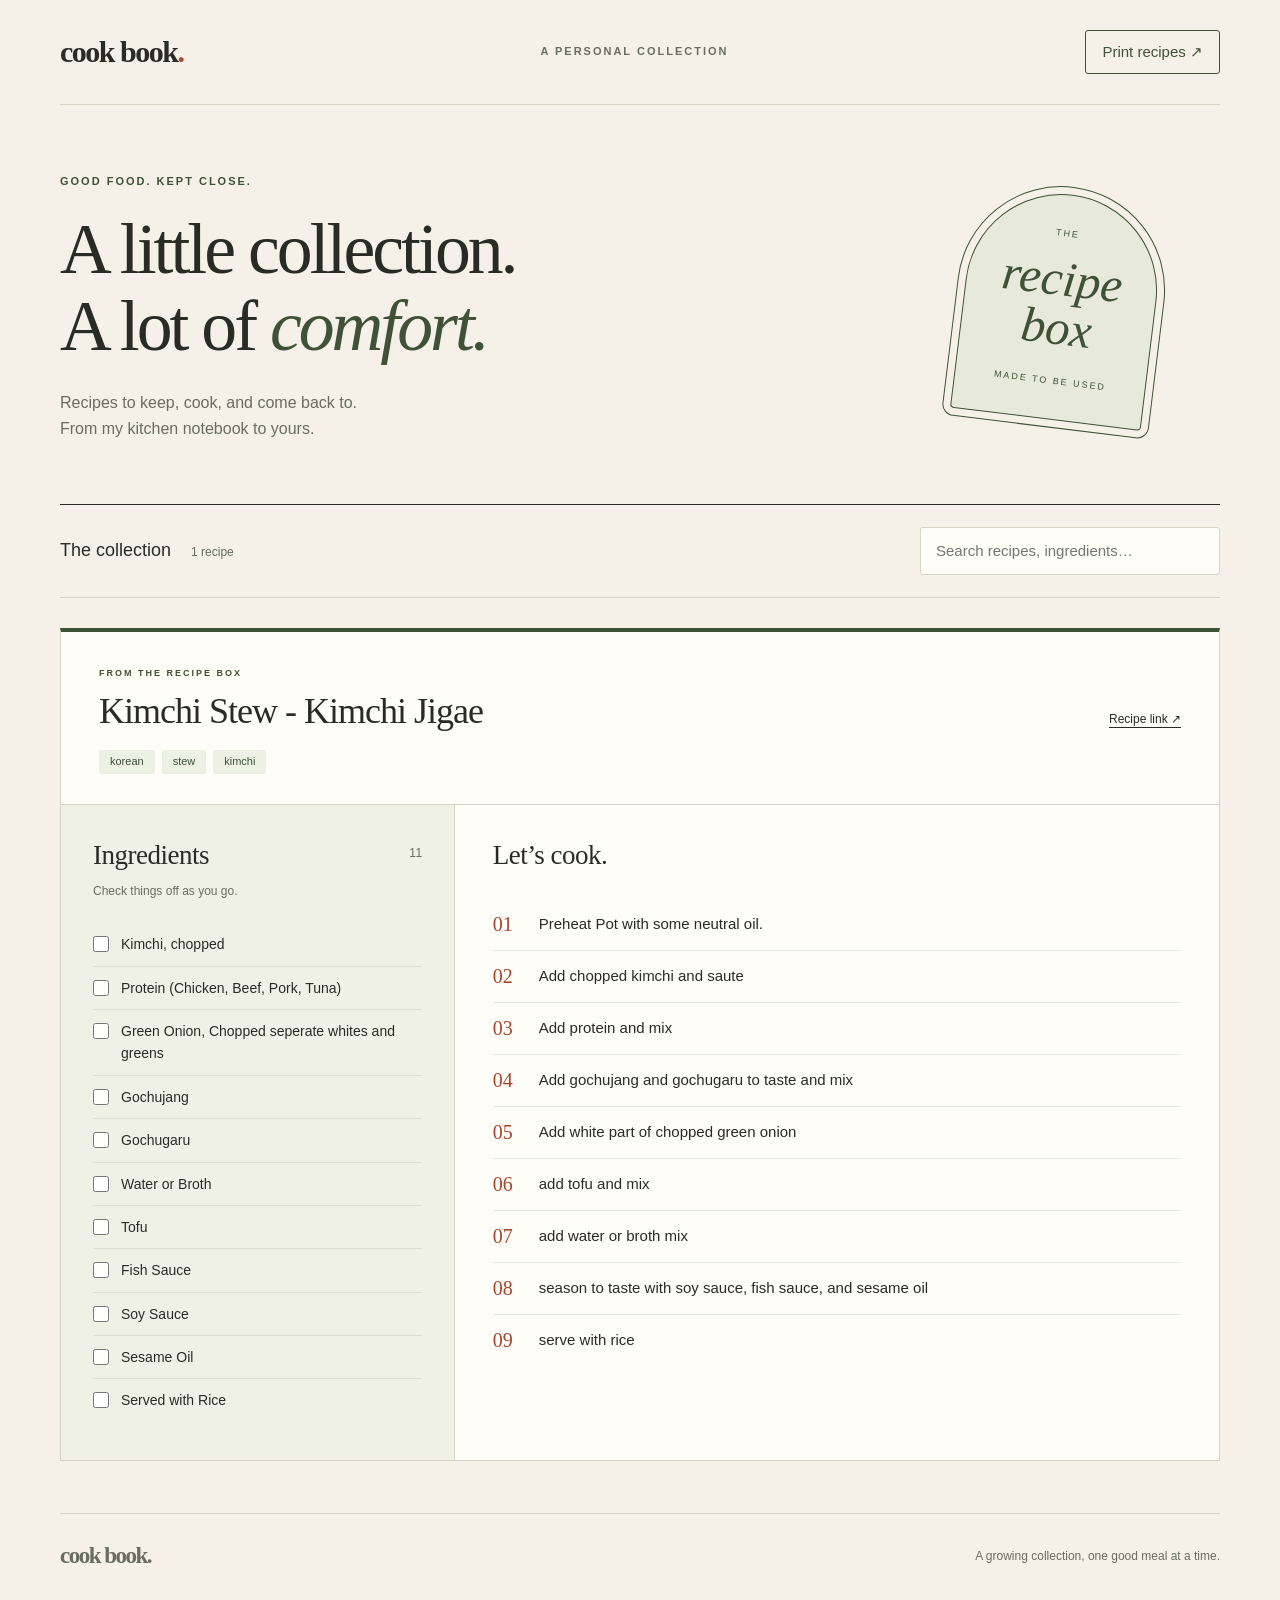
==== index.html @ 994f240f "Add searchable cookbook page and kimchi stew recipe" ====
<!doctype html>
<html lang="en">
  <head>
    <meta charset="utf-8" />
    <meta name="viewport" content="width=device-width, initial-scale=1" />
    <meta
      name="description"
      content="A personal cookbook. Recipes to keep, cook, and come back to."
    />
    <title>The recipe box · Cook Book</title>
    <link rel="stylesheet" href="web/styles.css" />
    <script src="web/app.js" defer></script>
  </head>
  <body>
    <a class="skip" href="#recipes">Skip to recipes</a>
    <header class="masthead">
      <a href="./" class="brand">cook book<span class="brand-dot">.</span></a
      ><span class="masthead-note">A PERSONAL COLLECTION</span
      ><button id="print" type="button" hidden>Print recipes ↗</button>
    </header>
    <main>
      <section class="intro" aria-labelledby="page-title">
        <div>
          <p class="eyebrow">GOOD FOOD. KEPT CLOSE.</p>
          <h1 id="page-title">
            A little collection.<br />A lot of <em>comfort.</em>
          </h1>
          <p class="intro-copy">
            Recipes to keep, cook, and come back to.<br />From my kitchen
            notebook to yours.
          </p>
        </div>
        <div class="book-mark" aria-hidden="true">
          <span>THE</span><strong>recipe<br />box</strong
          ><span>MADE TO BE USED</span>
        </div>
      </section>
      <section aria-label="Recipe collection">
        <div class="collection-bar">
          <div class="collection-title">
            The collection
            <span id="count" role="status">1 recipe(s)</span>
          </div>
          <div id="search-controls" hidden>
            <label class="sr-only" for="search"
              >Search recipes, ingredients, or tags</label
            ><input
              id="search"
              type="search"
              placeholder="Search recipes, ingredients…"
              autocomplete="off"
            />
          </div>
        </div>
        <div id="recipes"><article class="recipe" id="Kimchi%20Stew%20%20-%20Kimchi%20Jigae" data-search="kimchi stew  - kimchi jigae korean stew kimchi kimchi, chopped protein (chicken, beef, pork, tuna) green onion, chopped seperate whites and greens gochujang gochugaru water or broth tofu fish sauce soy sauce sesame oil served with rice">
      <header class="recipe-header"><div><p class="eyebrow">FROM THE RECIPE BOX</p><h2>Kimchi Stew  - Kimchi Jigae</h2><div class="tags"><span class="tag">korean</span><span class="tag">stew</span><span class="tag">kimchi</span></div></div>
      <a class="permalink" href="#Kimchi%20Stew%20%20-%20Kimchi%20Jigae" aria-label="Link to Kimchi Stew  - Kimchi Jigae">Recipe link ↗</a></header>
      <div class="recipe-body"><section class="ingredients"><h3>Ingredients <span>11</span></h3><p class="hint">Check things off as you go.</p><ul><li><label><input type="checkbox"><span>Kimchi, chopped</span></label></li><li><label><input type="checkbox"><span>Protein (Chicken, Beef, Pork, Tuna)</span></label></li><li><label><input type="checkbox"><span>Green Onion, Chopped seperate whites and greens</span></label></li><li><label><input type="checkbox"><span>Gochujang</span></label></li><li><label><input type="checkbox"><span>Gochugaru</span></label></li><li><label><input type="checkbox"><span>Water or Broth</span></label></li><li><label><input type="checkbox"><span>Tofu</span></label></li><li><label><input type="checkbox"><span>Fish Sauce</span></label></li><li><label><input type="checkbox"><span>Soy Sauce</span></label></li><li><label><input type="checkbox"><span>Sesame Oil</span></label></li><li><label><input type="checkbox"><span>Served with Rice</span></label></li></ul></section>
      <section class="method"><h3>Let’s cook.</h3><ol><li>Preheat Pot with some neutral oil.</li><li>Add chopped kimchi and saute</li><li>Add protein and mix</li><li>Add gochujang and gochugaru to taste and mix</li><li>Add white part of chopped green onion</li><li>add tofu and mix</li><li>add water or broth mix</li><li>season to taste with soy sauce, fish sauce, and sesame oil</li><li>serve with rice</li></ol></section></div></article></div>
        <div id="empty" class="empty" hidden>
          <h2>Nothing in the box just yet.</h2>
          <p>Try another recipe, ingredient, or tag.</p>
          <button id="clear" type="button">Clear search</button>
        </div>
      </section>
    </main>
    <footer>
      <span class="brand">cook book.</span
      ><span>A growing collection, one good meal at a time.</span>
    </footer>
  </body>
</html>
---- web/styles.css ----
@charset "UTF-8";
:root {
  --paper: #f5f1e8;
  --ink: #292c24;
  --muted: #696d60;
  --line: #d5d5c6;
  --green: #3f5136;
  --red: #aa452e;
  --white: #fffdf7;
}
* {
  box-sizing: border-box;
}
html {
  scroll-behavior: smooth;
}
body {
  margin: 0;
  background: var(--paper);
  color: var(--ink);
  font-family: "Avenir Next", Avenir, "Trebuchet MS", sans-serif;
  font-size: 15px;
  line-height: 1.6;
}
button,
input {
  font: inherit;
}
button,
a,
input {
  -webkit-tap-highlight-color: transparent;
}
a {
  color: inherit;
}
button {
  cursor: pointer;
  color: var(--green);
  background: transparent;
  border: 1px solid var(--green);
  padding: 9px 16px;
  border-radius: 3px;
}
button:hover {
  background: var(--green);
  color: var(--white);
}
:focus-visible {
  outline: 3px solid var(--red);
  outline-offset: 5px;
}
[hidden] {
  display: none !important;
}
.masthead,
main,
footer {
  width: min(1160px, calc(100% - 96px));
  margin: auto;
}
.masthead {
  min-height: 105px;
  display: flex;
  align-items: center;
  justify-content: space-between;
  gap: 20px;
  border-bottom: 1px solid var(--line);
}
.brand {
  font-family: Georgia, serif;
  font-size: 30px;
  font-weight: bold;
  letter-spacing: -1.5px;
  text-decoration: none;
}
.brand-dot {
  color: var(--red);
}
.masthead-note,
.eyebrow {
  font-size: 11px;
  font-weight: 600;
  letter-spacing: 2px;
}
.masthead-note {
  color: var(--muted);
}
.intro {
  display: flex;
  align-items: center;
  justify-content: space-between;
  gap: 40px;
  padding: 68px 0 62px;
}
.eyebrow {
  color: var(--green);
  margin: 0 0 20px;
}
h1,
h2,
h3 {
  font-family: Georgia, "Times New Roman", serif;
  font-weight: normal;
}
h1 {
  font-size: clamp(44px, 5.6vw, 72px);
  line-height: 1.08;
  letter-spacing: -3px;
  margin: 0 0 25px;
}
h1 em {
  color: var(--green);
}
.intro-copy {
  color: var(--muted);
  margin: 0;
  font-size: 16px;
}
.book-mark {
  margin-right: 65px;
  width: 192px;
  height: 226px;
  border: 1px solid var(--green);
  outline: 1px solid var(--green);
  outline-offset: 7px;
  border-radius: 100px 100px 4px 4px;
  display: flex;
  flex-direction: column;
  align-items: center;
  justify-content: center;
  color: var(--green);
  transform: rotate(7deg);
  background: #e7e9da;
}
.book-mark span {
  font-size: 9px;
  letter-spacing: 2px;
}
.book-mark strong {
  font-family: Georgia, serif;
  font-weight: normal;
  font-style: italic;
  font-size: 49px;
  line-height: 0.98;
  text-align: center;
  margin: 15px 0 22px;
}
.collection-bar {
  border-top: 1px solid var(--ink);
  border-bottom: 1px solid var(--line);
  padding: 22px 0;
  display: flex;
  align-items: center;
  justify-content: space-between;
  gap: 20px;
}
.collection-title {
  font-size: 18px;
}
.collection-title span {
  margin-left: 15px;
  font-size: 12px;
  color: var(--muted);
}
input[type="search"] {
  width: 300px;
  border: 1px solid var(--line);
  background: var(--white);
  border-radius: 3px;
  padding: 11px 15px;
  color: var(--ink);
}
.recipe {
  margin: 30px 0 52px;
  background: var(--white);
  border: 1px solid var(--line);
  border-top: 4px solid var(--green);
  scroll-margin-top: 20px;
}
.recipe-header {
  padding: 34px 38px 30px;
  display: flex;
  justify-content: space-between;
  align-items: center;
  gap: 24px;
  border-bottom: 1px solid var(--line);
}
.recipe-header .eyebrow {
  font-size: 9px;
  margin-bottom: 10px;
}
h2 {
  font-size: 36px;
  line-height: 1.2;
  letter-spacing: -1px;
  margin: 0 0 17px;
}
.tags {
  display: flex;
  flex-wrap: wrap;
  gap: 7px;
}
.tag {
  font-size: 11px;
  color: var(--green);
  background: #edf0e5;
  padding: 3px 11px;
  border-radius: 2px;
}
.permalink {
  flex-shrink: 0;
  font-size: 12px;
  text-underline-offset: 4px;
}
.recipe-body {
  display: grid;
  grid-template-columns: 34% 1fr;
}
h3 {
  font-size: 27px;
  letter-spacing: -0.5px;
  margin: 0 0 5px;
}
h3 span {
  font-family: "Avenir Next", sans-serif;
  font-size: 12px;
  color: var(--muted);
  float: right;
  padding-top: 10px;
}
.ingredients {
  padding: 29px 32px 38px;
  background: #f0f1e6;
  border-right: 1px solid var(--line);
}
.hint {
  margin: 0 0 22px;
  font-size: 12px;
  color: var(--muted);
}
.ingredients ul {
  list-style: none;
  margin: 0;
  padding: 0;
}
.ingredients li + li {
  border-top: 1px solid #dcdfd1;
}
.ingredients label {
  display: flex;
  align-items: baseline;
  gap: 12px;
  padding: 10px 0;
  cursor: pointer;
  font-size: 14px;
}
.ingredients input {
  accent-color: var(--green);
  flex-shrink: 0;
  width: 16px;
  height: 16px;
  margin: 0;
  position: relative;
  top: 3px;
}
.ingredients input:checked + span {
  text-decoration: line-through;
  color: var(--muted);
}
.method {
  padding: 29px 38px 38px;
}
.method ol {
  list-style: none;
  counter-reset: step;
  padding: 0;
  margin: 22px 0 0;
}
.method li {
  counter-increment: step;
  display: flex;
  gap: 20px;
  padding: 13px 0;
  border-bottom: 1px solid #e8e7df;
}
.method li:last-child {
  border: 0;
}
.method li:before {
  content: counter(step, decimal-leading-zero);
  font-family: Georgia, serif;
  color: var(--red);
  font-size: 20px;
  min-width: 26px;
  line-height: 1.25;
}
.empty {
  padding: 70px 20px;
  text-align: center;
}
.empty h2 {
  font-size: 30px;
}
footer {
  border-top: 1px solid var(--line);
  display: flex;
  justify-content: space-between;
  align-items: center;
  padding: 24px 0 36px;
  color: var(--muted);
  gap: 24px;
}
footer .brand {
  font-size: 23px;
}
footer > span:last-child {
  font-size: 12px;
}
.sr-only,
.skip:not(:focus) {
  position: absolute;
  width: 1px;
  height: 1px;
  overflow: hidden;
  clip-path: inset(50%);
}
.skip:focus {
  position: absolute;
  top: 10px;
  left: 10px;
  background: var(--white);
  padding: 10px;
  z-index: 2;
}
@media (max-width: 760px) {
  .masthead,
  main,
  footer {
    width: calc(100% - 36px);
  }
  .masthead {
    min-height: 80px;
  }
  .masthead-note {
    display: none;
  }
  .brand {
    font-size: 26px;
  }
  .intro {
    padding: 44px 0;
    gap: 20px;
  }
  h1 {
    letter-spacing: -2px;
  }
  .book-mark {
    width: 115px;
    height: 155px;
    margin-right: 9px;
    flex-shrink: 0;
  }
  .book-mark strong {
    font-size: 33px;
    margin: 12px 0;
  }
  .book-mark span {
    font-size: 7px;
    letter-spacing: 1px;
  }
  .intro-copy {
    font-size: 14px;
  }
  .collection-bar {
    align-items: stretch;
    flex-direction: column;
    gap: 12px;
  }
  input[type="search"] {
    width: 100%;
  }
  .recipe-header {
    padding: 25px 22px;
    align-items: flex-start;
    flex-direction: column;
    gap: 18px;
  }
  h2 {
    font-size: 29px;
  }
  .recipe-body {
    grid-template-columns: 1fr;
  }
  .ingredients {
    border-right: 0;
    border-bottom: 1px solid var(--line);
    padding: 25px 22px;
  }
  .method {
    padding: 25px 22px;
  }
  .recipe {
    margin-top: 22px;
  }
  footer {
    align-items: flex-start;
  }
  footer > span:last-child {
    max-width: 185px;
    text-align: right;
  }
}
@media (max-width: 420px) {
  .book-mark {
    display: none;
  }
  h1 {
    font-size: 46px;
  }
}
@media (prefers-reduced-motion: reduce) {
  html {
    scroll-behavior: auto;
  }
}
@media print {
  body {
    background: white;
    font-size: 12px;
  }
  .masthead,
  .intro,
  .collection-bar,
  footer,
  .permalink,
  .hint,
  .skip {
    display: none !important;
  }
  main {
    width: 100%;
  }
  .recipe {
    margin: 0 0 30px;
    break-after: page;
    border: 0;
  }
  .recipe-header {
    padding: 0 0 20px;
  }
  .recipe-body {
    grid-template-columns: 32% 1fr;
  }
  .ingredients,
  .method {
    padding: 20px;
    background: white;
  }
  .ingredients {
    padding-left: 0;
  }
  .ingredients input:checked + span {
    text-decoration: none;
    color: var(--ink);
  }
  .method li,
  .ingredients li {
    break-inside: avoid;
  }
  h2 {
    font-size: 28px;
  }
}
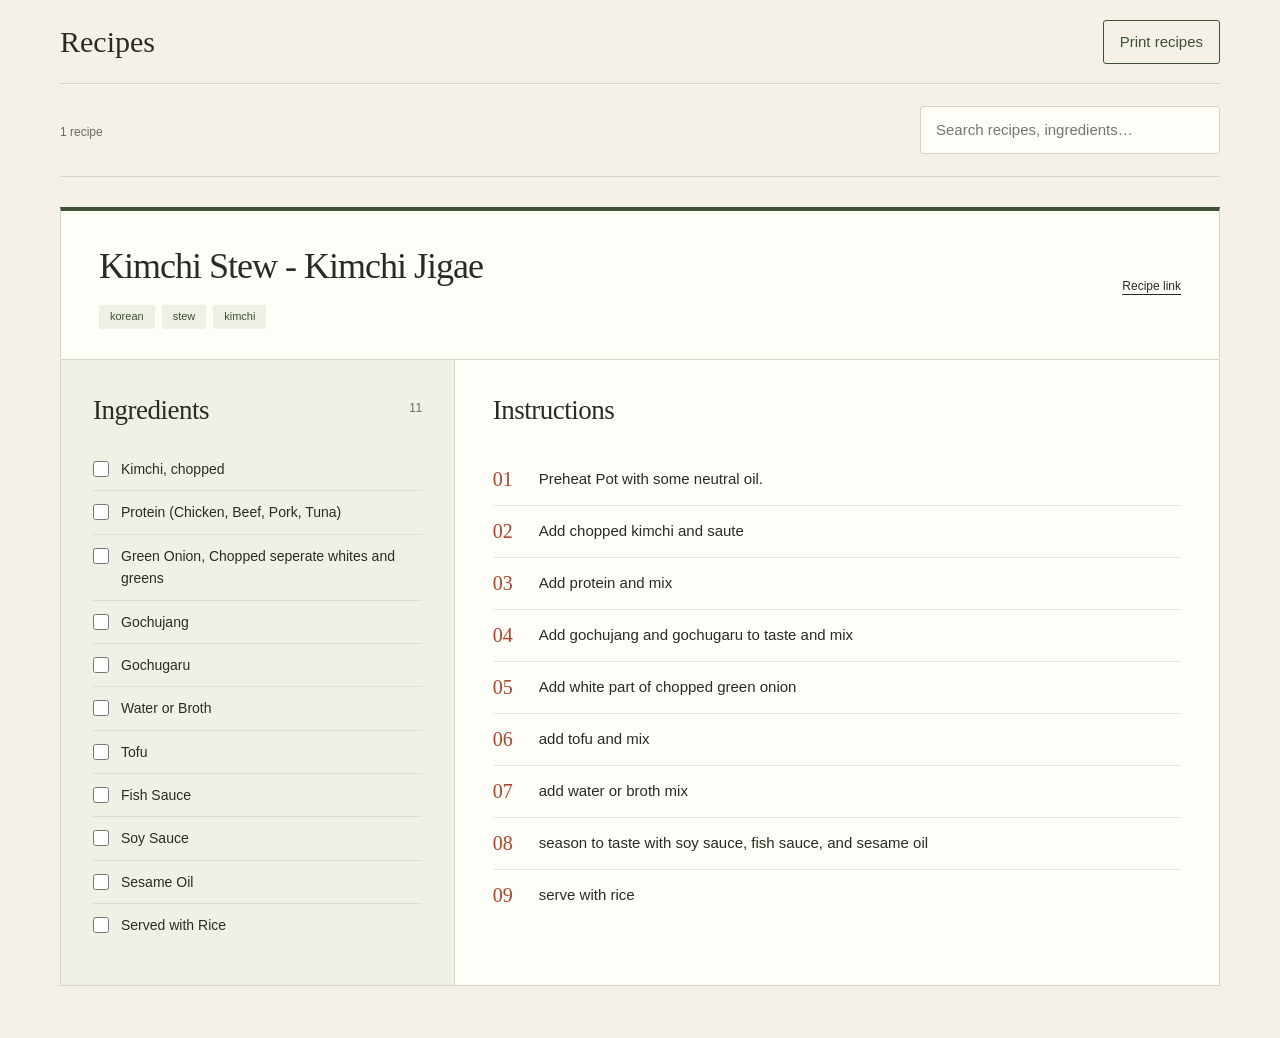
==== commit 1bfaecdf: "Remove decorative content from recipe page" ====
--- a/index.html
+++ b/index.html
@@ -3,42 +3,21 @@
   <head>
     <meta charset="utf-8" />
     <meta name="viewport" content="width=device-width, initial-scale=1" />
-    <meta
-      name="description"
-      content="A personal cookbook. Recipes to keep, cook, and come back to."
-    />
-    <title>The recipe box · Cook Book</title>
+    <meta name="description" content="Browse and search recipes." />
+    <title>Recipes</title>
     <link rel="stylesheet" href="web/styles.css" />
     <script src="web/app.js" defer></script>
   </head>
   <body>
     <a class="skip" href="#recipes">Skip to recipes</a>
-    <header class="masthead">
-      <a href="./" class="brand">cook book<span class="brand-dot">.</span></a
-      ><span class="masthead-note">A PERSONAL COLLECTION</span
-      ><button id="print" type="button" hidden>Print recipes ↗</button>
-    </header>
     <main>
-      <section class="intro" aria-labelledby="page-title">
-        <div>
-          <p class="eyebrow">GOOD FOOD. KEPT CLOSE.</p>
-          <h1 id="page-title">
-            A little collection.<br />A lot of <em>comfort.</em>
-          </h1>
-          <p class="intro-copy">
-            Recipes to keep, cook, and come back to.<br />From my kitchen
-            notebook to yours.
-          </p>
-        </div>
-        <div class="book-mark" aria-hidden="true">
-          <span>THE</span><strong>recipe<br />box</strong
-          ><span>MADE TO BE USED</span>
-        </div>
-      </section>
+      <header class="masthead">
+        <h1>Recipes</h1>
+        <button id="print" type="button" hidden>Print recipes</button>
+      </header>
       <section aria-label="Recipe collection">
         <div class="collection-bar">
           <div class="collection-title">
-            The collection
             <span id="count" role="status">1 recipe(s)</span>
           </div>
           <div id="search-controls" hidden>
@@ -53,20 +32,15 @@
           </div>
         </div>
         <div id="recipes"><article class="recipe" id="Kimchi%20Stew%20%20-%20Kimchi%20Jigae" data-search="kimchi stew  - kimchi jigae korean stew kimchi kimchi, chopped protein (chicken, beef, pork, tuna) green onion, chopped seperate whites and greens gochujang gochugaru water or broth tofu fish sauce soy sauce sesame oil served with rice">
-      <header class="recipe-header"><div><p class="eyebrow">FROM THE RECIPE BOX</p><h2>Kimchi Stew  - Kimchi Jigae</h2><div class="tags"><span class="tag">korean</span><span class="tag">stew</span><span class="tag">kimchi</span></div></div>
-      <a class="permalink" href="#Kimchi%20Stew%20%20-%20Kimchi%20Jigae" aria-label="Link to Kimchi Stew  - Kimchi Jigae">Recipe link ↗</a></header>
-      <div class="recipe-body"><section class="ingredients"><h3>Ingredients <span>11</span></h3><p class="hint">Check things off as you go.</p><ul><li><label><input type="checkbox"><span>Kimchi, chopped</span></label></li><li><label><input type="checkbox"><span>Protein (Chicken, Beef, Pork, Tuna)</span></label></li><li><label><input type="checkbox"><span>Green Onion, Chopped seperate whites and greens</span></label></li><li><label><input type="checkbox"><span>Gochujang</span></label></li><li><label><input type="checkbox"><span>Gochugaru</span></label></li><li><label><input type="checkbox"><span>Water or Broth</span></label></li><li><label><input type="checkbox"><span>Tofu</span></label></li><li><label><input type="checkbox"><span>Fish Sauce</span></label></li><li><label><input type="checkbox"><span>Soy Sauce</span></label></li><li><label><input type="checkbox"><span>Sesame Oil</span></label></li><li><label><input type="checkbox"><span>Served with Rice</span></label></li></ul></section>
-      <section class="method"><h3>Let’s cook.</h3><ol><li>Preheat Pot with some neutral oil.</li><li>Add chopped kimchi and saute</li><li>Add protein and mix</li><li>Add gochujang and gochugaru to taste and mix</li><li>Add white part of chopped green onion</li><li>add tofu and mix</li><li>add water or broth mix</li><li>season to taste with soy sauce, fish sauce, and sesame oil</li><li>serve with rice</li></ol></section></div></article></div>
+      <header class="recipe-header"><div><h2>Kimchi Stew  - Kimchi Jigae</h2><div class="tags"><span class="tag">korean</span><span class="tag">stew</span><span class="tag">kimchi</span></div></div>
+      <a class="permalink" href="#Kimchi%20Stew%20%20-%20Kimchi%20Jigae" aria-label="Link to Kimchi Stew  - Kimchi Jigae">Recipe link</a></header>
+      <div class="recipe-body"><section class="ingredients"><h3>Ingredients <span>11</span></h3><ul><li><label><input type="checkbox"><span>Kimchi, chopped</span></label></li><li><label><input type="checkbox"><span>Protein (Chicken, Beef, Pork, Tuna)</span></label></li><li><label><input type="checkbox"><span>Green Onion, Chopped seperate whites and greens</span></label></li><li><label><input type="checkbox"><span>Gochujang</span></label></li><li><label><input type="checkbox"><span>Gochugaru</span></label></li><li><label><input type="checkbox"><span>Water or Broth</span></label></li><li><label><input type="checkbox"><span>Tofu</span></label></li><li><label><input type="checkbox"><span>Fish Sauce</span></label></li><li><label><input type="checkbox"><span>Soy Sauce</span></label></li><li><label><input type="checkbox"><span>Sesame Oil</span></label></li><li><label><input type="checkbox"><span>Served with Rice</span></label></li></ul></section>
+      <section class="method"><h3>Instructions</h3><ol><li>Preheat Pot with some neutral oil.</li><li>Add chopped kimchi and saute</li><li>Add protein and mix</li><li>Add gochujang and gochugaru to taste and mix</li><li>Add white part of chopped green onion</li><li>add tofu and mix</li><li>add water or broth mix</li><li>season to taste with soy sauce, fish sauce, and sesame oil</li><li>serve with rice</li></ol></section></div></article></div>
         <div id="empty" class="empty" hidden>
-          <h2>Nothing in the box just yet.</h2>
-          <p>Try another recipe, ingredient, or tag.</p>
+          <h2>No recipes found.</h2>
           <button id="clear" type="button">Clear search</button>
         </div>
       </section>
     </main>
-    <footer>
-      <span class="brand">cook book.</span
-      ><span>A growing collection, one good meal at a time.</span>
-    </footer>
   </body>
 </html>
--- a/web/styles.css
+++ b/web/styles.css
@@ -53,49 +53,17 @@
 [hidden] {
   display: none !important;
 }
-.masthead,
-main,
-footer {
+main {
   width: min(1160px, calc(100% - 96px));
   margin: auto;
 }
 .masthead {
-  min-height: 105px;
+  min-height: 84px;
   display: flex;
   align-items: center;
   justify-content: space-between;
   gap: 20px;
   border-bottom: 1px solid var(--line);
-}
-.brand {
-  font-family: Georgia, serif;
-  font-size: 30px;
-  font-weight: bold;
-  letter-spacing: -1.5px;
-  text-decoration: none;
-}
-.brand-dot {
-  color: var(--red);
-}
-.masthead-note,
-.eyebrow {
-  font-size: 11px;
-  font-weight: 600;
-  letter-spacing: 2px;
-}
-.masthead-note {
-  color: var(--muted);
-}
-.intro {
-  display: flex;
-  align-items: center;
-  justify-content: space-between;
-  gap: 40px;
-  padding: 68px 0 62px;
-}
-.eyebrow {
-  color: var(--green);
-  margin: 0 0 20px;
 }
 h1,
 h2,
@@ -104,50 +72,14 @@
   font-weight: normal;
 }
 h1 {
-  font-size: clamp(44px, 5.6vw, 72px);
-  line-height: 1.08;
-  letter-spacing: -3px;
-  margin: 0 0 25px;
+  font-size: 30px;
+  line-height: 1.2;
+  margin: 0;
 }
 h1 em {
   color: var(--green);
 }
-.intro-copy {
-  color: var(--muted);
-  margin: 0;
-  font-size: 16px;
-}
-.book-mark {
-  margin-right: 65px;
-  width: 192px;
-  height: 226px;
-  border: 1px solid var(--green);
-  outline: 1px solid var(--green);
-  outline-offset: 7px;
-  border-radius: 100px 100px 4px 4px;
-  display: flex;
-  flex-direction: column;
-  align-items: center;
-  justify-content: center;
-  color: var(--green);
-  transform: rotate(7deg);
-  background: #e7e9da;
-}
-.book-mark span {
-  font-size: 9px;
-  letter-spacing: 2px;
-}
-.book-mark strong {
-  font-family: Georgia, serif;
-  font-weight: normal;
-  font-style: italic;
-  font-size: 49px;
-  line-height: 0.98;
-  text-align: center;
-  margin: 15px 0 22px;
-}
 .collection-bar {
-  border-top: 1px solid var(--ink);
   border-bottom: 1px solid var(--line);
   padding: 22px 0;
   display: flex;
@@ -159,7 +91,6 @@
   font-size: 18px;
 }
 .collection-title span {
-  margin-left: 15px;
   font-size: 12px;
   color: var(--muted);
 }
@@ -186,10 +117,6 @@
   gap: 24px;
   border-bottom: 1px solid var(--line);
 }
-.recipe-header .eyebrow {
-  font-size: 9px;
-  margin-bottom: 10px;
-}
 h2 {
   font-size: 36px;
   line-height: 1.2;
@@ -234,14 +161,9 @@
   background: #f0f1e6;
   border-right: 1px solid var(--line);
 }
-.hint {
-  margin: 0 0 22px;
-  font-size: 12px;
-  color: var(--muted);
-}
 .ingredients ul {
   list-style: none;
-  margin: 0;
+  margin: 16px 0 0;
   padding: 0;
 }
 .ingredients li + li {
@@ -302,21 +224,6 @@
 .empty h2 {
   font-size: 30px;
 }
-footer {
-  border-top: 1px solid var(--line);
-  display: flex;
-  justify-content: space-between;
-  align-items: center;
-  padding: 24px 0 36px;
-  color: var(--muted);
-  gap: 24px;
-}
-footer .brand {
-  font-size: 23px;
-}
-footer > span:last-child {
-  font-size: 12px;
-}
 .sr-only,
 .skip:not(:focus) {
   position: absolute;
@@ -334,43 +241,14 @@
   z-index: 2;
 }
 @media (max-width: 760px) {
-  .masthead,
-  main,
-  footer {
+  main {
     width: calc(100% - 36px);
   }
   .masthead {
     min-height: 80px;
   }
-  .masthead-note {
-    display: none;
-  }
-  .brand {
-    font-size: 26px;
-  }
-  .intro {
-    padding: 44px 0;
-    gap: 20px;
-  }
   h1 {
     letter-spacing: -2px;
-  }
-  .book-mark {
-    width: 115px;
-    height: 155px;
-    margin-right: 9px;
-    flex-shrink: 0;
-  }
-  .book-mark strong {
-    font-size: 33px;
-    margin: 12px 0;
-  }
-  .book-mark span {
-    font-size: 7px;
-    letter-spacing: 1px;
-  }
-  .intro-copy {
-    font-size: 14px;
   }
   .collection-bar {
     align-items: stretch;
@@ -403,22 +281,8 @@
   .recipe {
     margin-top: 22px;
   }
-  footer {
-    align-items: flex-start;
-  }
-  footer > span:last-child {
-    max-width: 185px;
-    text-align: right;
-  }
-}
-@media (max-width: 420px) {
-  .book-mark {
-    display: none;
-  }
-  h1 {
-    font-size: 46px;
-  }
-}
+}
+
 @media (prefers-reduced-motion: reduce) {
   html {
     scroll-behavior: auto;
@@ -430,11 +294,8 @@
     font-size: 12px;
   }
   .masthead,
-  .intro,
   .collection-bar,
-  footer,
   .permalink,
-  .hint,
   .skip {
     display: none !important;
   }
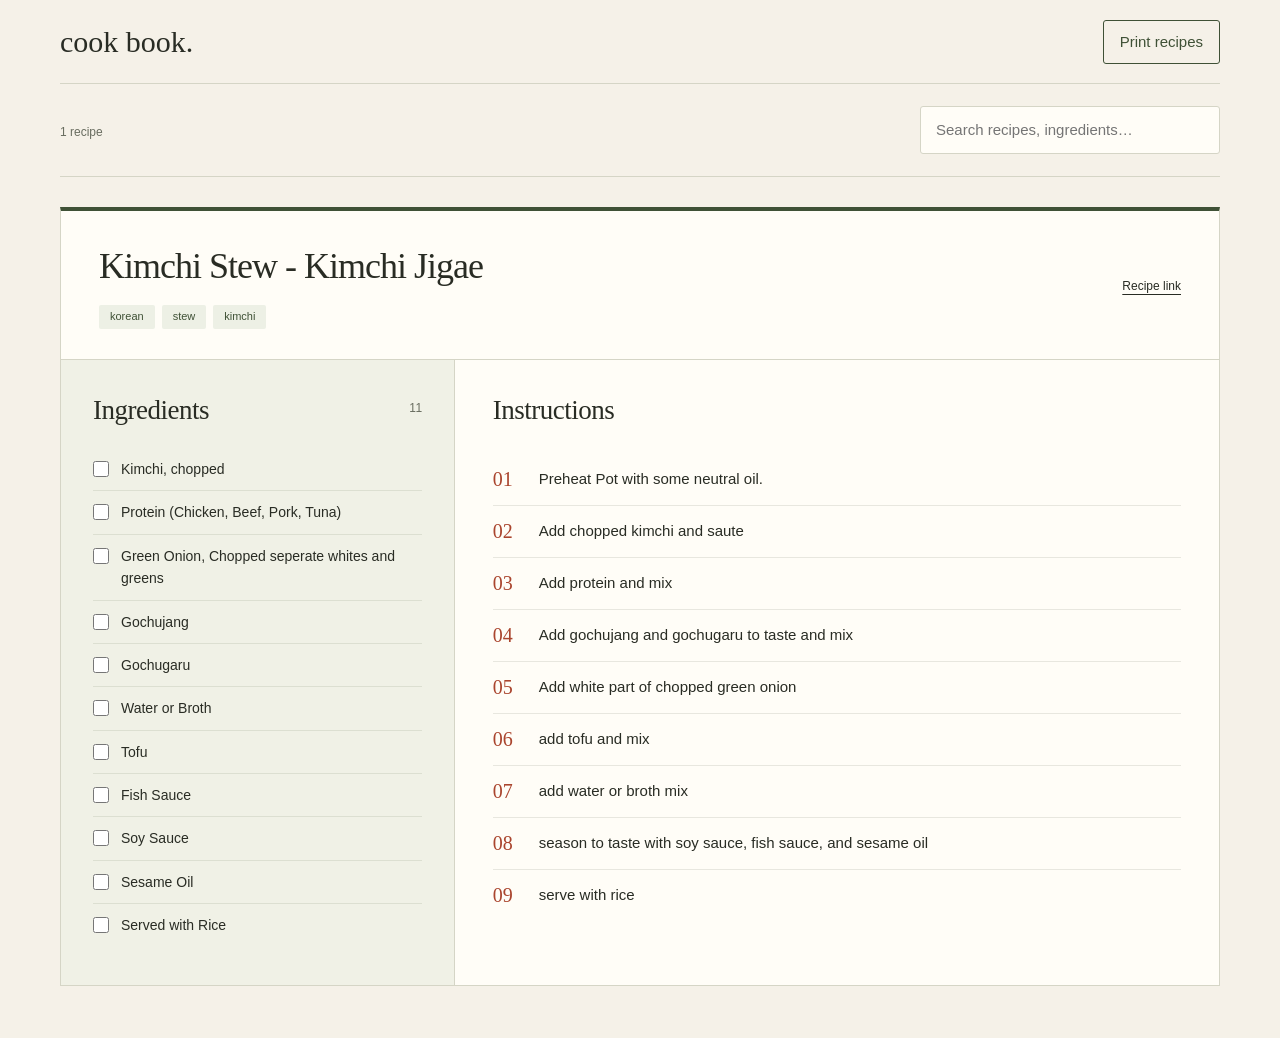
==== commit 4e14b5e0: "Restore cook book title" ====
--- a/index.html
+++ b/index.html
@@ -4,7 +4,7 @@
     <meta charset="utf-8" />
     <meta name="viewport" content="width=device-width, initial-scale=1" />
     <meta name="description" content="Browse and search recipes." />
-    <title>Recipes</title>
+    <title>cook book.</title>
     <link rel="stylesheet" href="web/styles.css" />
     <script src="web/app.js" defer></script>
   </head>
@@ -12,7 +12,7 @@
     <a class="skip" href="#recipes">Skip to recipes</a>
     <main>
       <header class="masthead">
-        <h1>Recipes</h1>
+        <h1>cook book.</h1>
         <button id="print" type="button" hidden>Print recipes</button>
       </header>
       <section aria-label="Recipe collection">
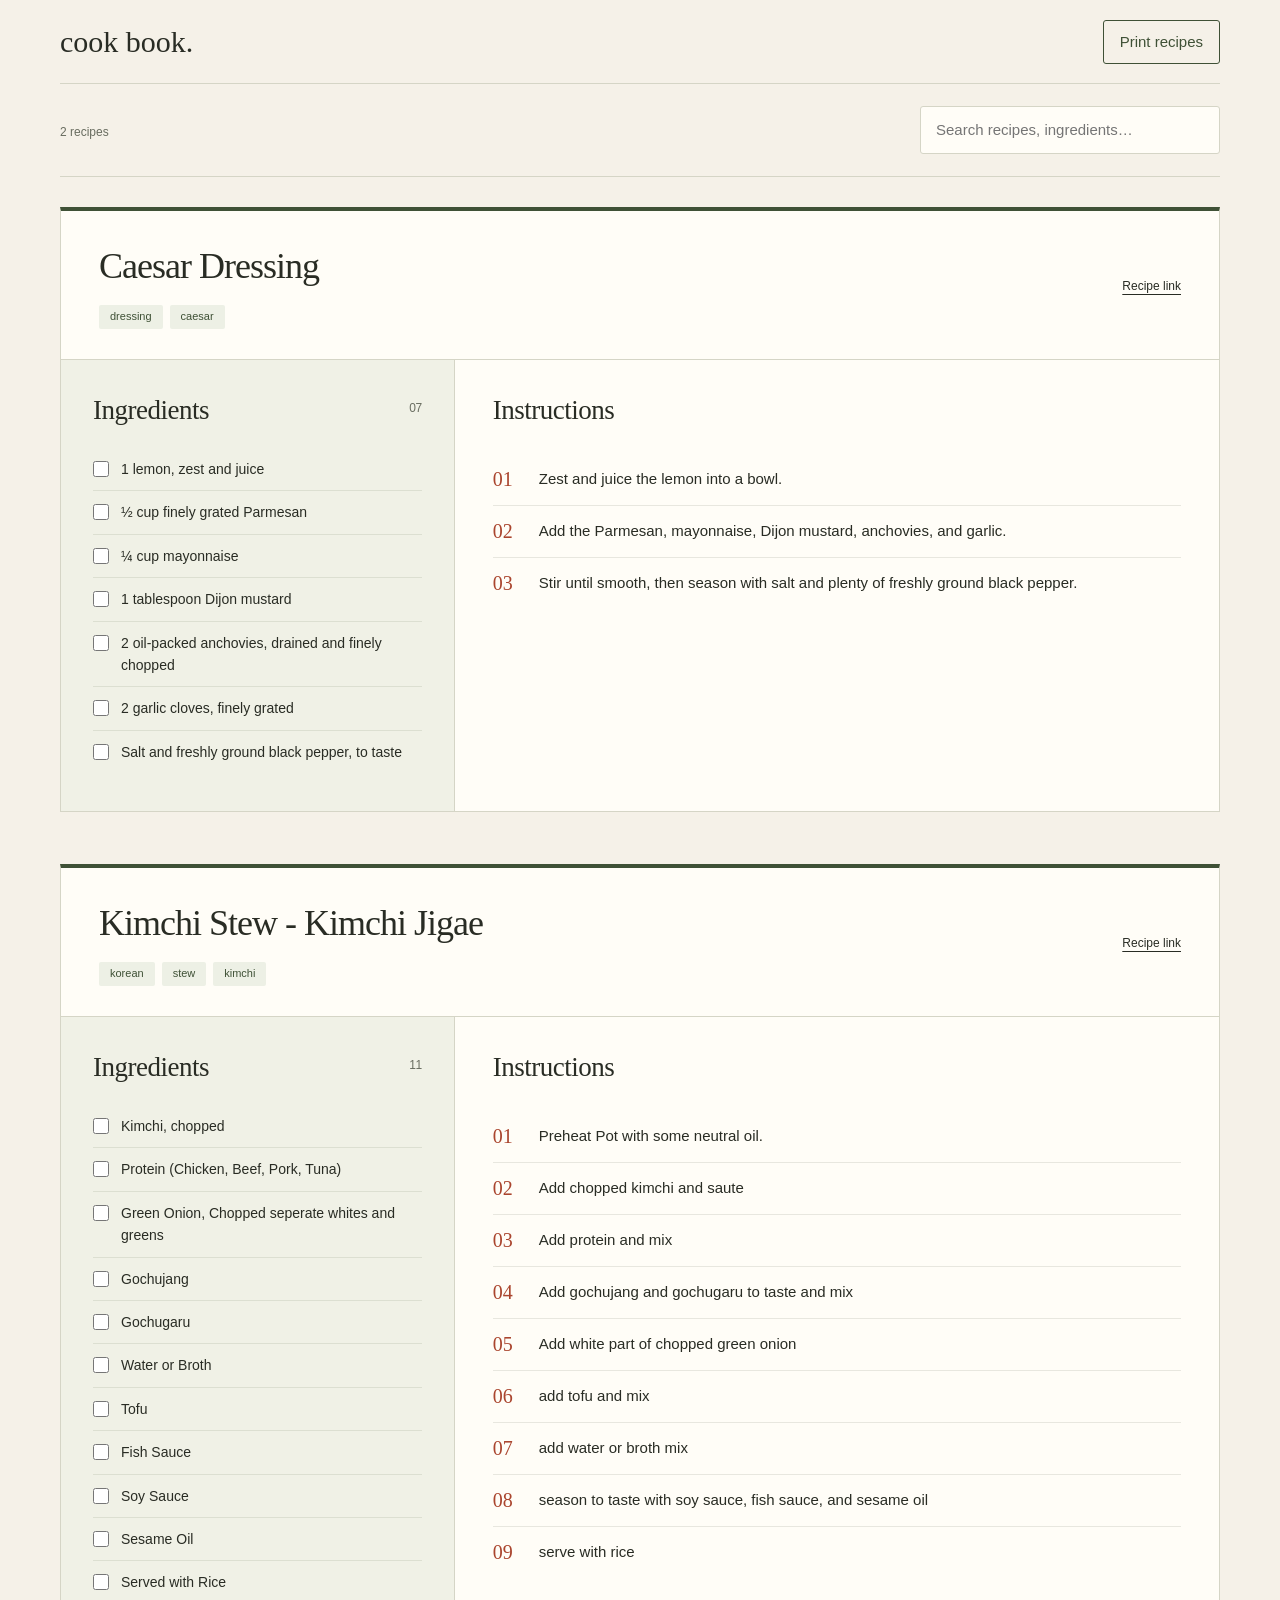
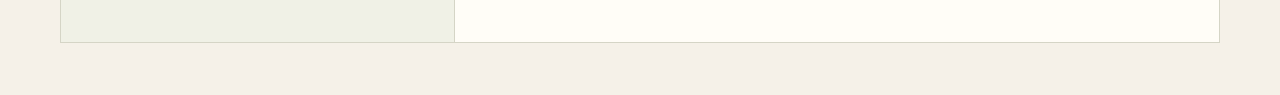
==== commit b8dcd519: "Add Caesar dressing extracted from cauliflower recipe" ====
--- a/index.html
+++ b/index.html
@@ -18,7 +18,7 @@
       <section aria-label="Recipe collection">
         <div class="collection-bar">
           <div class="collection-title">
-            <span id="count" role="status">1 recipe(s)</span>
+            <span id="count" role="status">2 recipe(s)</span>
           </div>
           <div id="search-controls" hidden>
             <label class="sr-only" for="search"
@@ -31,7 +31,12 @@
             />
           </div>
         </div>
-        <div id="recipes"><article class="recipe" id="Kimchi%20Stew%20%20-%20Kimchi%20Jigae" data-search="kimchi stew  - kimchi jigae korean stew kimchi kimchi, chopped protein (chicken, beef, pork, tuna) green onion, chopped seperate whites and greens gochujang gochugaru water or broth tofu fish sauce soy sauce sesame oil served with rice">
+        <div id="recipes"><article class="recipe" id="Caesar%20Dressing" data-search="caesar dressing dressing caesar 1 lemon, zest and juice ½ cup finely grated parmesan ¼ cup mayonnaise 1 tablespoon dijon mustard 2 oil-packed anchovies, drained and finely chopped 2 garlic cloves, finely grated salt and freshly ground black pepper, to taste">
+      <header class="recipe-header"><div><h2>Caesar Dressing</h2><div class="tags"><span class="tag">dressing</span><span class="tag">caesar</span></div></div>
+      <a class="permalink" href="#Caesar%20Dressing" aria-label="Link to Caesar Dressing">Recipe link</a></header>
+      <div class="recipe-body"><section class="ingredients"><h3>Ingredients <span>07</span></h3><ul><li><label><input type="checkbox"><span>1 lemon, zest and juice</span></label></li><li><label><input type="checkbox"><span>½ cup finely grated Parmesan</span></label></li><li><label><input type="checkbox"><span>¼ cup mayonnaise</span></label></li><li><label><input type="checkbox"><span>1 tablespoon Dijon mustard</span></label></li><li><label><input type="checkbox"><span>2 oil-packed anchovies, drained and finely chopped</span></label></li><li><label><input type="checkbox"><span>2 garlic cloves, finely grated</span></label></li><li><label><input type="checkbox"><span>Salt and freshly ground black pepper, to taste</span></label></li></ul></section>
+      <section class="method"><h3>Instructions</h3><ol><li>Zest and juice the lemon into a bowl.</li><li>Add the Parmesan, mayonnaise, Dijon mustard, anchovies, and garlic.</li><li>Stir until smooth, then season with salt and plenty of freshly ground black pepper.</li></ol></section></div></article>
+<article class="recipe" id="Kimchi%20Stew%20%20-%20Kimchi%20Jigae" data-search="kimchi stew  - kimchi jigae korean stew kimchi kimchi, chopped protein (chicken, beef, pork, tuna) green onion, chopped seperate whites and greens gochujang gochugaru water or broth tofu fish sauce soy sauce sesame oil served with rice">
       <header class="recipe-header"><div><h2>Kimchi Stew  - Kimchi Jigae</h2><div class="tags"><span class="tag">korean</span><span class="tag">stew</span><span class="tag">kimchi</span></div></div>
       <a class="permalink" href="#Kimchi%20Stew%20%20-%20Kimchi%20Jigae" aria-label="Link to Kimchi Stew  - Kimchi Jigae">Recipe link</a></header>
       <div class="recipe-body"><section class="ingredients"><h3>Ingredients <span>11</span></h3><ul><li><label><input type="checkbox"><span>Kimchi, chopped</span></label></li><li><label><input type="checkbox"><span>Protein (Chicken, Beef, Pork, Tuna)</span></label></li><li><label><input type="checkbox"><span>Green Onion, Chopped seperate whites and greens</span></label></li><li><label><input type="checkbox"><span>Gochujang</span></label></li><li><label><input type="checkbox"><span>Gochugaru</span></label></li><li><label><input type="checkbox"><span>Water or Broth</span></label></li><li><label><input type="checkbox"><span>Tofu</span></label></li><li><label><input type="checkbox"><span>Fish Sauce</span></label></li><li><label><input type="checkbox"><span>Soy Sauce</span></label></li><li><label><input type="checkbox"><span>Sesame Oil</span></label></li><li><label><input type="checkbox"><span>Served with Rice</span></label></li></ul></section>
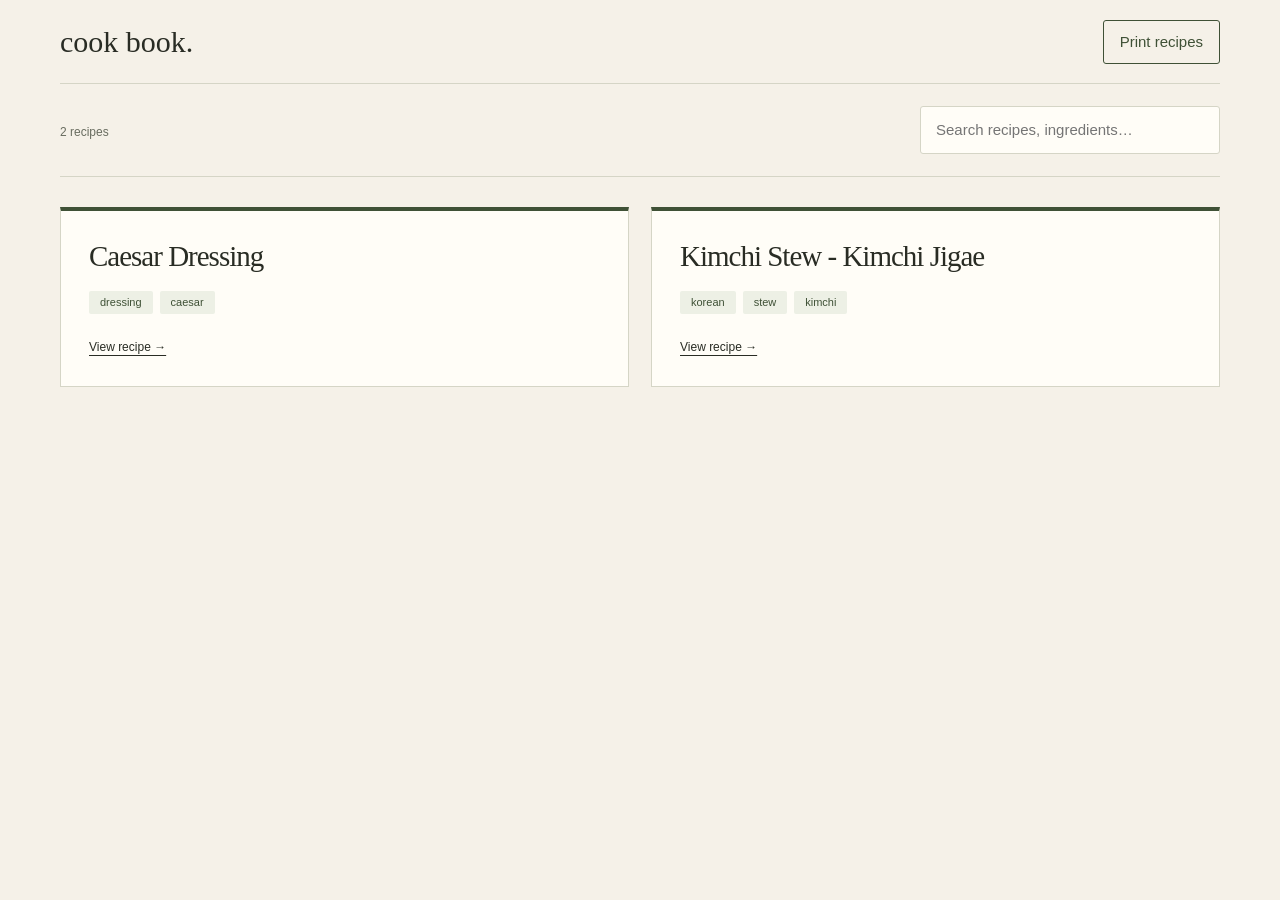
==== commit 45ee68f9: "Add focused recipe views, source sections, and component links" ====
--- a/index.html
+++ b/index.html
@@ -18,6 +18,7 @@
       <section aria-label="Recipe collection">
         <div class="collection-bar">
           <div class="collection-title">
+            <a id="back" href="#recipes" hidden>← Back to recipes</a>
             <span id="count" role="status">2 recipe(s)</span>
           </div>
           <div id="search-controls" hidden>
@@ -31,16 +32,16 @@
             />
           </div>
         </div>
-        <div id="recipes"><article class="recipe" id="Caesar%20Dressing" data-search="caesar dressing dressing caesar 1 lemon, zest and juice ½ cup finely grated parmesan ¼ cup mayonnaise 1 tablespoon dijon mustard 2 oil-packed anchovies, drained and finely chopped 2 garlic cloves, finely grated salt and freshly ground black pepper, to taste">
-      <header class="recipe-header"><div><h2>Caesar Dressing</h2><div class="tags"><span class="tag">dressing</span><span class="tag">caesar</span></div></div>
+        <div id="recipes"><article class="recipe" id="Caesar%20Dressing" data-search="caesar dressing dressing caesar 1 lemon, zest and juice ½ cup finely grated parmesan (real parm, grate it yourself) ¼ cup mayonnaise 1 tablespoon dijon mustard 2 oil-packed anchovies, drained and finely chopped 2 garlic cloves, finely grated salt and freshly ground black pepper, to taste">
+      <header class="recipe-header"><div><h2 tabindex="-1"><a href="#Caesar%20Dressing">Caesar Dressing</a></h2><div class="tags"><span class="tag">dressing</span><span class="tag">caesar</span></div></div>
       <a class="permalink" href="#Caesar%20Dressing" aria-label="Link to Caesar Dressing">Recipe link</a></header>
-      <div class="recipe-body"><section class="ingredients"><h3>Ingredients <span>07</span></h3><ul><li><label><input type="checkbox"><span>1 lemon, zest and juice</span></label></li><li><label><input type="checkbox"><span>½ cup finely grated Parmesan</span></label></li><li><label><input type="checkbox"><span>¼ cup mayonnaise</span></label></li><li><label><input type="checkbox"><span>1 tablespoon Dijon mustard</span></label></li><li><label><input type="checkbox"><span>2 oil-packed anchovies, drained and finely chopped</span></label></li><li><label><input type="checkbox"><span>2 garlic cloves, finely grated</span></label></li><li><label><input type="checkbox"><span>Salt and freshly ground black pepper, to taste</span></label></li></ul></section>
-      <section class="method"><h3>Instructions</h3><ol><li>Zest and juice the lemon into a bowl.</li><li>Add the Parmesan, mayonnaise, Dijon mustard, anchovies, and garlic.</li><li>Stir until smooth, then season with salt and plenty of freshly ground black pepper.</li></ol></section></div></article>
+      <div class="recipe-body"><section class="ingredients"><h3>Ingredients <span>07</span></h3><ul><li><label><input type="checkbox"><span>1 lemon, zest and juice</span></label></li><li><label><input type="checkbox"><span>½ cup finely grated Parmesan (real parm, grate it yourself)</span></label></li><li><label><input type="checkbox"><span>¼ cup mayonnaise</span></label></li><li><label><input type="checkbox"><span>1 tablespoon Dijon mustard</span></label></li><li><label><input type="checkbox"><span>2 oil-packed anchovies, drained and finely chopped</span></label></li><li><label><input type="checkbox"><span>2 garlic cloves, finely grated</span></label></li><li><label><input type="checkbox"><span>Salt and freshly ground black pepper, to taste</span></label></li></ul></section>
+      <div class="method"><section><h3>Instructions</h3><ol><li>Zest and juice the lemon into a bowl.</li><li>Add the Parmesan, mayonnaise, Dijon mustard, anchovies, and garlic.</li><li>Stir until smooth, then season with salt and plenty of freshly ground black pepper.</li></ol></section><section class="recipe-extra"><h3>Source</h3><p>Dressing component adapted from Roasted Cauliflower Caesar by Andy Baraghani, The New York Times, published May 13, 2025.</p><p><a href="https://cooking.nytimes.com/recipes/1026847-roasted-cauliflower-caesar">https://cooking.nytimes.com/recipes/1026847-roasted-cauliflower-caesar</a></p><p>The original complete dish serves 4; a separate dressing yield is not specified.</p></section></div></div></article>
 <article class="recipe" id="Kimchi%20Stew%20%20-%20Kimchi%20Jigae" data-search="kimchi stew  - kimchi jigae korean stew kimchi kimchi, chopped protein (chicken, beef, pork, tuna) green onion, chopped seperate whites and greens gochujang gochugaru water or broth tofu fish sauce soy sauce sesame oil served with rice">
-      <header class="recipe-header"><div><h2>Kimchi Stew  - Kimchi Jigae</h2><div class="tags"><span class="tag">korean</span><span class="tag">stew</span><span class="tag">kimchi</span></div></div>
+      <header class="recipe-header"><div><h2 tabindex="-1"><a href="#Kimchi%20Stew%20%20-%20Kimchi%20Jigae">Kimchi Stew  - Kimchi Jigae</a></h2><div class="tags"><span class="tag">korean</span><span class="tag">stew</span><span class="tag">kimchi</span></div></div>
       <a class="permalink" href="#Kimchi%20Stew%20%20-%20Kimchi%20Jigae" aria-label="Link to Kimchi Stew  - Kimchi Jigae">Recipe link</a></header>
       <div class="recipe-body"><section class="ingredients"><h3>Ingredients <span>11</span></h3><ul><li><label><input type="checkbox"><span>Kimchi, chopped</span></label></li><li><label><input type="checkbox"><span>Protein (Chicken, Beef, Pork, Tuna)</span></label></li><li><label><input type="checkbox"><span>Green Onion, Chopped seperate whites and greens</span></label></li><li><label><input type="checkbox"><span>Gochujang</span></label></li><li><label><input type="checkbox"><span>Gochugaru</span></label></li><li><label><input type="checkbox"><span>Water or Broth</span></label></li><li><label><input type="checkbox"><span>Tofu</span></label></li><li><label><input type="checkbox"><span>Fish Sauce</span></label></li><li><label><input type="checkbox"><span>Soy Sauce</span></label></li><li><label><input type="checkbox"><span>Sesame Oil</span></label></li><li><label><input type="checkbox"><span>Served with Rice</span></label></li></ul></section>
-      <section class="method"><h3>Instructions</h3><ol><li>Preheat Pot with some neutral oil.</li><li>Add chopped kimchi and saute</li><li>Add protein and mix</li><li>Add gochujang and gochugaru to taste and mix</li><li>Add white part of chopped green onion</li><li>add tofu and mix</li><li>add water or broth mix</li><li>season to taste with soy sauce, fish sauce, and sesame oil</li><li>serve with rice</li></ol></section></div></article></div>
+      <div class="method"><section><h3>Instructions</h3><ol><li>Preheat Pot with some neutral oil.</li><li>Add chopped kimchi and saute</li><li>Add protein and mix</li><li>Add gochujang and gochugaru to taste and mix</li><li>Add white part of chopped green onion</li><li>add tofu and mix</li><li>add water or broth mix</li><li>season to taste with soy sauce, fish sauce, and sesame oil</li><li>serve with rice</li></ol></section></div></div></article></div>
         <div id="empty" class="empty" hidden>
           <h2>No recipes found.</h2>
           <button id="clear" type="button">Clear search</button>
--- a/web/styles.css
+++ b/web/styles.css
@@ -140,6 +140,43 @@
   font-size: 12px;
   text-underline-offset: 4px;
 }
+h2 a {
+  text-decoration: none;
+}
+h2 a:hover {
+  color: var(--green);
+  text-decoration: underline;
+  text-underline-offset: 5px;
+}
+#back {
+  font-size: 14px;
+  color: var(--green);
+  text-underline-offset: 4px;
+}
+@media screen {
+  .browsing {
+    display: grid;
+    grid-template-columns: repeat(2, minmax(0, 1fr));
+    gap: 22px;
+    margin: 30px 0 52px;
+  }
+  .browsing .recipe {
+    margin: 0;
+  }
+  .browsing .recipe-header {
+    height: 100%;
+    padding: 28px;
+    flex-direction: column;
+    align-items: flex-start;
+    border-bottom: 0;
+  }
+  .browsing h2 {
+    font-size: 29px;
+  }
+  .browsing .recipe-body {
+    display: none;
+  }
+}
 .recipe-body {
   display: grid;
   grid-template-columns: 34% 1fr;
@@ -193,6 +230,24 @@
 .method {
   padding: 29px 38px 38px;
 }
+.recipe-body a {
+  color: var(--green);
+  text-underline-offset: 3px;
+  overflow-wrap: anywhere;
+}
+.recipe-body > *,
+.recipe-header > * {
+  min-width: 0;
+}
+.recipe-extra {
+  margin-top: 28px;
+  padding-top: 24px;
+  border-top: 1px solid var(--line);
+}
+.recipe-extra p {
+  margin: 12px 0 0;
+  overflow-wrap: anywhere;
+}
 .method ol {
   list-style: none;
   counter-reset: step;
@@ -241,6 +296,10 @@
   z-index: 2;
 }
 @media (max-width: 760px) {
+  .browsing {
+    grid-template-columns: 1fr;
+    margin-top: 22px;
+  }
   main {
     width: calc(100% - 36px);
   }
